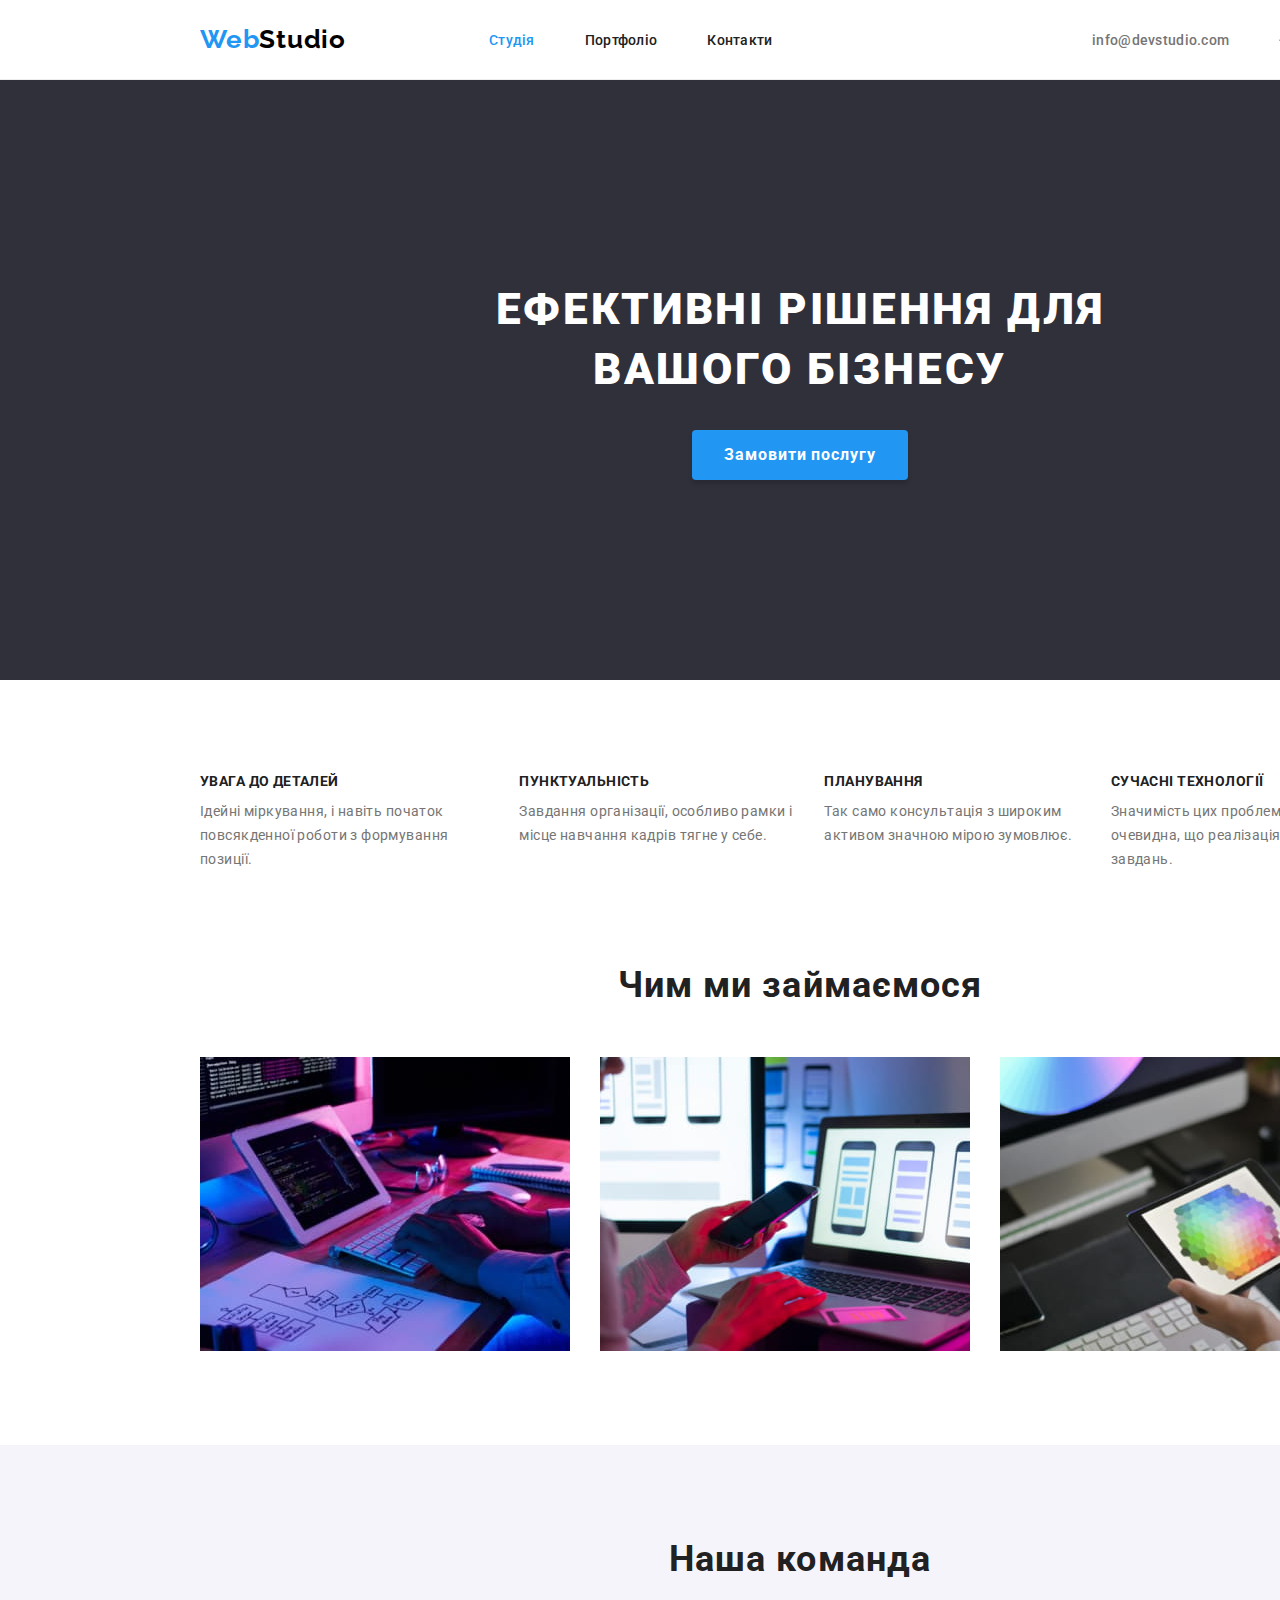
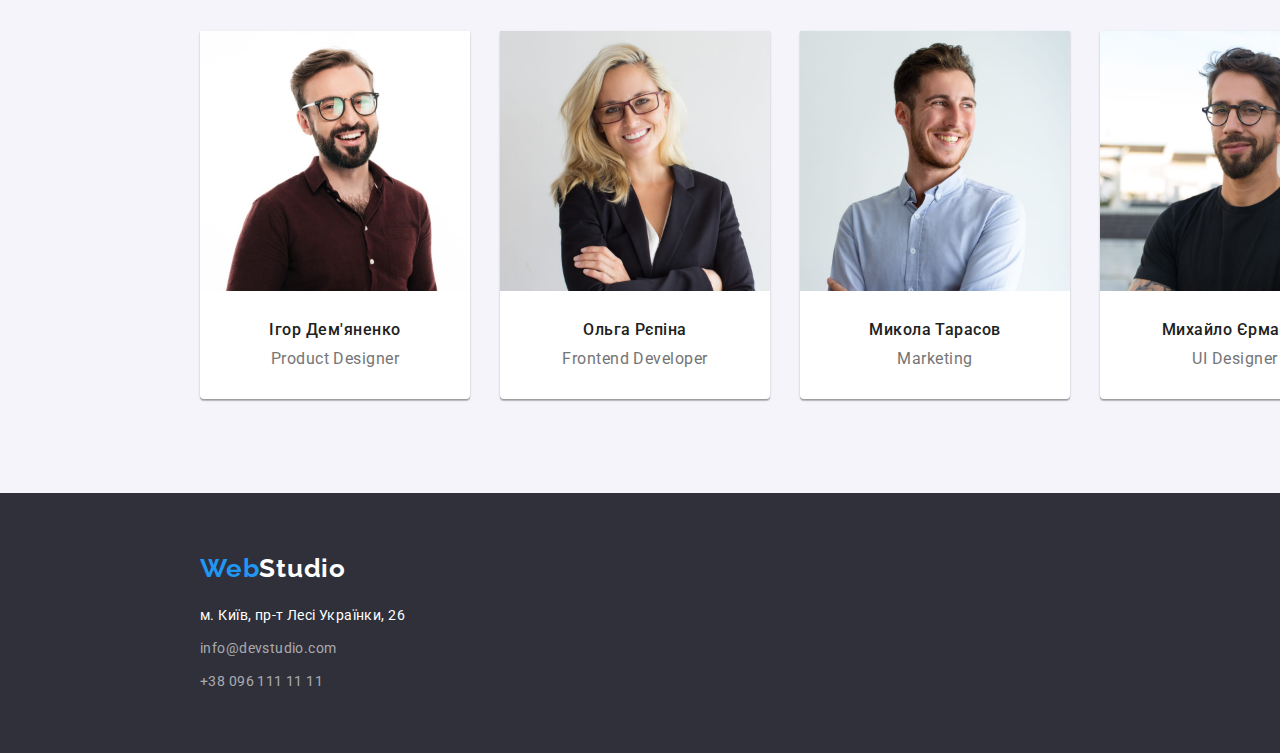
==== index.html @ 2f8f5c54 "Initial commit" ====
<!DOCTYPE html>
<html lang="uk">
  <head>
    <meta charset="UTF-8" />
    <meta http-equiv="X-UA-Compatible" content="IE=edge" />
    <meta name="viewport" content="width=device-width, initial-scale=1.0" />
    <title>Домашне Завдання 2</title>
    <link rel="preconnect" href="https://fonts.googleapis.com" />
    <link rel="preconnect" href="https://fonts.gstatic.com" crossorigin />
    <link
      href="https://fonts.googleapis.com/css2?family=Raleway:wght@700&family=Roboto:wght@400;500;700;900&display=swap"
      rel="stylesheet"
    />
    <link
      rel="stylesheet"
      href="https://cdnjs.cloudflare.com/ajax/libs/modern-normalize/1.1.0/modern-normalize.min.css"
      integrity="sha512-wpPYUAdjBVSE4KJnH1VR1HeZfpl1ub8YT/NKx4PuQ5NmX2tKuGu6U/JRp5y+Y8XG2tV+wKQpNHVUX03MfMFn9Q=="
      crossorigin="anonymous"
      referrerpolicy="no-referrer"
    />
    <link rel="stylesheet" href="./css/styles.css" />
  </head>
  <body>
    <header class="page-header">
      <div class="container header-container">
        <nav class="site-nav">
          <a href="./index.html" class="logo link logo-header"
            ><span class="logo-accent">Web</span>Studio</a
          >

          <ul class="list">
            <li><a href="./index.html" class="nav-item current link">Студія</a></li>
            <li>
              <a href="./portfolio.html" class="nav-item link"
                >Портфоліо</a
              >
            </li>
            <li><a href="#" class="nav-item link">Контакти</a></li>
          </ul>
        </nav>

        <ul class="header-contact list">
          <li>
            <a href="mailto:info@devstudio.com" class="header-mail link"
              >info@devstudio.com</a
            >
          </li>
          <li>
            <a href="tel:380961111111" class="header-tel link"
              >+38 096 111 11 11</a
            >
          </li>
        </ul>
      </div>
    </header>
    <main>
      <section class="hero section">
        <div class="container">
          <h1 class="hero-title">Ефективні рішення для вашого бізнесу</h1>
          <button class="hero-btn">Замовити послугу</button>
        </div>
      </section>
      <section class="features section">
        <div class="container">
          <h2 class="feature-title visually-hidden">Особливості</h2>
          <ul class="feature-list list">
            <li class="feature-list-item">
              <h3 class="feature-item-title">Увага до деталей</h3>
              <p class="feature-item-text">
                Ідейні міркування, і навіть початок повсякденної роботи з
                формування позиції.
              </p>
            </li>
            <li class="feature-list-item">
              <h3 class="feature-item-title">Пунктуальність</h3>
              <p class="feature-item-text">
                Завдання організації, особливо рамки і місце навчання кадрів
                тягне у себе.
              </p>
            </li>
            <li class="feature-list-item">
              <h3 class="feature-item-title">Планування</h3>
              <p class="feature-item-text">
                Так само консультація з широким активом значною мірою зумовлює.
              </p>
            </li>
            <li class="feature-list-item">
              <h3 class="feature-item-title">Сучасні технології</h3>
              <p class="feature-item-text">
                Значимість цих проблем настільки очевидна, що реалізація
                планових завдань.
              </p>
            </li>
          </ul>
        </div>
      </section>
      <section class="work section">
        <div class="container">
          <h2 class="work-title">Чим ми займаємося</h2>
          <ul class="work-list list">
            <li>
              <img
                src="./images/box1.jpg"
                alt="Руки програміста при роботі"
                width="370"
              />
            </li>
            <li>
              <img
                src="./images/box2.jpg"
                alt="Телефон в руці та на екрані ноутбуку"
                width="370"
              />
            </li>
            <li>
              <img
                src="./images/box3.jpg"
                alt="Кольорова палітра на екрані планшету"
                width="370"
              />
            </li>
          </ul>
        </div>
      </section>
      <section class="team section">
        <div class="container">
          <h2 class="team-title">Наша команда</h2>
          <ul class="team-list list">
            <li class="team-item">
              <img
                src="./images/imgteam1.jpg"
                alt="Ігор Дем'яненко"
                width="270"
              />
              <div class="team-info">
                <h3 class="team-item-title">Ігор Дем'яненко</h3>
                <p lang="en" class="team-item-text">Product Designer</p>
              </div>
            </li>
            <li class="team-item">
              <img src="./images/imgteam2.jpg" alt="Ольга Рєпіна" width="270" />
              <div class="team-info">
                <h3 class="team-item-title">Ольга Рєпіна</h3>
                <p lang="en" class="team-item-text">Frontend Developer</p>
              </div>
            </li>
            <li class="team-item">
              <img
                src="./images/imgteam3.jpg"
                alt="Микола Тарасов"
                width="270"
              />
              <div class="team-info">
                <h3 class="team-item-title">Микола Тарасов</h3>
                <p lang="en" class="team-item-text">Marketing</p>
              </div>
            </li>
            <li class="team-item">
              <img
                src="./images/imgteam4.jpg"
                alt="Михайло Єрмаков"
                width="270"
              />
              <div class="team-info">
                <h3 class="team-item-title">Михайло Єрмаков</h3>
                <p lang="en" class="team-item-text">UI Designer</p>
              </div>
            </li>
          </ul>
        </div>
      </section>
    </main>
    <footer class="footer section">
      <div class="container">
        <a href="./index.html" class="logo logo-footer link"
          ><span class="logo-accent">Web</span>Studio</a
        >
        <address class="adress">
          <ul class="adress-list list">
            <li class="adress-item">
              <a
                href="https://goo.gl/maps/c5YDyiYQSBMjpUKTA"
                class="adress-link link"
                >м. Київ, пр-т Лесі Українки, 26</a
              >
            </li>
            <li class="adress-item">
              <a href="mailto:info@devstudio.com" class="footer-mail link"
                >info@devstudio.com</a
              >
            </li>
            <li class="adress-item">
              <a href="tel:380961111111" class="footer-tel link"
                >+38 096 111 11 11</a
              >
            </li>
          </ul>
        </address>
      </div>
    </footer>
  </body>
</html>
---- css/styles.css ----
:root {
    --title-text-color: #212121;
    --text-color: #757575;
    --accent-color: #2196F3;
    --aktive-accent-color: #188CE8;
    --black-color: #000000;
    --light-background-color: #F5F4FA;
    --dark-background-color: #2F303A;
    --white-color: #FFFFFF;
    --footer-contact-color: rgba(255, 255, 255, 0.6);
}

p,
h1,
h2,
h3,
h4,
h5,
h6,
li {
    margin: 0;
}

ul {
    padding-left: 0;
    margin: 0;
}

img {
    display: block;
}

body {
    font-family: 'Roboto', sans-serif;
    color: var(--text-color);
    background: var(--white-color);
    width: 1600px;
    margin: 0 auto;

}

.container {
    width: 1200px;
    margin: 0 auto;
    padding: 0 15px;

}

.list {
    list-style: none;
}

.link {
    text-decoration: none;
}

.section {
    margin: 0;
    padding-top: 94px;
    padding-bottom: 94px;

}

/* ------------header-------------- */
.page-header {

    border-bottom: 1px solid #ECECEC;
    align-items: center;
}

.header-mail:hover,
.header-tel:hover {
    color: var(--accent-color);
}

.header-mail:focus,
.header-tel:focus {
    color: var(--accent-color);
}

.logo {
    font-family: 'Raleway', sans-serif;
    font-style: normal;
    font-weight: 700;
    font-size: 26px;
    line-height: 1.19;

    letter-spacing: 0.03em;
}

.header-container {

    display: flex;
    justify-content: space-between;
    align-items: center;
}

.logo-header {
    color: var(--black-color);
    justify-content: flex-start;
    padding: 24px 0;
    margin-right: 93px;
}

.logo-accent {
    color: var(--accent-color);
}

.site-nav, .site-nav ul 
{
    gap: 50px;
    display: flex;
    justify-content: flex-start;
    align-items: center;
}


.header-contact {
    display: flex;
    gap: 50px;
    justify-content: flex-end;
}

.nav-item {
    font-weight: 500;
    font-size: 14px;
    line-height: 1.14;
    letter-spacing: 0.02em;
    color: var(--title-text-color);
    padding: 32px 0;
}

.nav-item:hover {
    color: var(--accent-color);
}

.current {
    font-weight: 500;
    font-size: 14px;
    line-height: 1.14;
    letter-spacing: 0.02em;
    color: var(--accent-color);
}

.header-mail,
.header-tel {
    font-weight: 500;
    font-size: 14px;
    line-height: 1.14;
    letter-spacing: 0.02em;
    color: var(--text-color);
    padding: 32px 0;
}

/* ------Studio--------------сторінка студія ---------------- */
/* ---------Hero---------- */
.hero {
    background-color: var(--dark-background-color);
    padding-top: 200px;
    padding-bottom: 200px;
    text-align: center;
}

.hero-title {
    font-weight: 900;
    font-size: 44px;
    line-height: 1.36;
    text-align: center;
    letter-spacing: 0.06em;
    text-transform: uppercase;
    color: var(--white-color);
    width: 696px;
    margin: 0 auto;
    margin-bottom: 30px;
}

.hero-btn {
    font-family: inherit;
    font-style: normal;
    font-weight: 700;
    font-size: 16px;
    line-height: 1.88;
    letter-spacing: 0.06em;
    color: var(--white-color);
    cursor: pointer;
    text-align: center;
    background-color: var(--accent-color);
    box-shadow: 0px 4px 4px rgba(0, 0, 0, 0.15);
    border-radius: 4px;
    border: transparent;
    min-width: 216px;
    padding: 10px 32px;
}

.hero-btn:hover,
.hero-btn:focus {
    background-color: var(--aktive-accent-color);
}

/* ---------Features -- Особливості------ */
.features {}

.visually-hidden {
    position: absolute;
    width: 1px;
    height: 1px;
    margin: -1px;
    border: 0;
    padding: 0;
    white-space: nowrap;
    clip-path: inset(100%);
    clip: rect(0 0 0 0);
    overflow: hidden;
}

.feature-list {
    display: flex;
    gap: 30px;
}

.feature-list-item {
    width: calc((100%-90)/4);

}

.feature-list-item:nth-child(4n) {
    margin: 0;
}

.feature-item-title {
    font-weight: 700;
    font-size: 14px;
    line-height: 1.14;
    letter-spacing: 0.03em;
    text-transform: uppercase;
    color: var(--title-text-color);
    margin-bottom: 10px;

}

.feature-item-text {
    font-size: 14px;
    line-height: 1.71;
    letter-spacing: 0.03em;
}

/* ------------------Work ---Чим ми займаємося---------- */
.work {
    padding-top: 0;
}

.work-title {
    font-weight: 700;
    font-size: 36px;
    line-height: 1.16;
    text-align: center;
    letter-spacing: 0.03em;
    color: var(--title-text-color);
    margin-bottom: 50px;
}

.work-list {
    display: flex;
    gap: 30px;
}

/* ----------------team---Наша команда----------  */

.team {
    background: var(--light-background-color);
}

.team-list {
    display: flex;
    gap: 30px;
}

.team-item {
    background-color: var(--white-color);
    box-shadow: 0px 1px 3px rgba(0, 0, 0, 0.12), 0px 1px 1px rgba(0, 0, 0, 0.14), 0px 2px 1px rgba(0, 0, 0, 0.2);
    border-radius: 0px 0px 4px 4px;
}

.team-title {
    font-weight: 700;
    font-size: 36px;
    line-height: 1.16;
    text-align: center;
    letter-spacing: 0.03em;
    color: var(--title-text-color);
    margin-bottom: 50px;

}

.team-info {
    padding-top: 30px;
    padding-bottom: 30px;
}


.team-item-title {
    font-weight: 500;
    font-size: 16px;
    line-height: 1.18;
    text-align: center;
    letter-spacing: 0.03em;
    color: var(--title-text-color);
    margin-bottom: 10px;
}

.team-item-text {
    font-size: 16px;
    line-height: 1.18;
    text-align: center;
    letter-spacing: 0.03em;

}

/* ------foooter--------------- */
.footer {
    background: var(--dark-background-color);
    padding-top: 60px;
    padding-bottom: 60px;
}

.logo-footer {
    color: var(--white-color);

}

.logo-accent {
    color: var(--accent-color);

}

.adress {
    margin-top: 20px;
}

.adress-item:not(:last-child) {
    margin-bottom: 9px;
}

.adress-link {
    font-style: normal;
    font-size: 14px;
    line-height: 1.71;
    letter-spacing: 0.03em;
    color: var(--white-color);
}

.footer-mail,
.footer-tel {
    font-style: normal;
    font-size: 14px;
    line-height: 1.71;
    letter-spacing: 0.03em;
    color: var(--footer-contact-color)
}

.adress-link:hover,
.footer-mail:hover,
.footer-tel:hover {
    color: var(--accent-color);
}

.adress-link:focus,
.footer-mail:focus,
.footer-tel:focus {
    color: var(--accent-color);
}

/*------------page portfolio-- сторінка портфоліо-------------- */

.portfolio {
    padding-top: 94px;
    padding-bottom: 94px;
}

.btn-list {
    display: flex;
    gap: 8px;
    align-self: center;
    margin: 0 auto;
    margin-bottom: 50px;
    justify-content: center;
}

.btn-item {
    font-family: inherit;
    font-style: normal;
    font-weight: 500;
    font-size: 16px;
    line-height: 1.62;
    text-align: center;
    letter-spacing: 0.03em;
    color: var(--title-text-color);

    background-color: var(--light-background-color);
    border-radius: 4px;
    border-color: transparent;
    cursor: pointer;
    padding: 6px 22px;
}

.btn-item:hover,
.btn-item:focus {
    color: var(--white-color);
    background-color: var(--accent-color);
    box-shadow: 0px 3px 1px rgba(0, 0, 0, 0.1), 0px 1px 2px rgba(0, 0, 0, 0.08), 0px 2px 2px rgba(0, 0, 0, 0.12);
    border-radius: 4px;
}


.portfolio-list {
    display: flex;
    flex-wrap: wrap;
    gap: 30px;
    justify-content: flex-start;
    align-items: stretch;
}

.portfolio-item {
    background-color: var(--white-color);
}



.item-text {
    padding: 20px 24px;
    border-bottom: 1px solid #EEEEEE;
    border-left: 1px solid #EEEEEE;
    border-right: 1px solid #EEEEEE;
}



.portfolio-title {
    font-weight: 700;
    font-size: 18px;
    line-height: 2;
    letter-spacing: 0.06em;
    color: var(--title-text-color);
    margin-bottom: 4px;
}

.portfolio-text {
    font-size: 16px;
    line-height: 1.88;
    letter-spacing: 0.03em;
    color: var(--text-color);
}
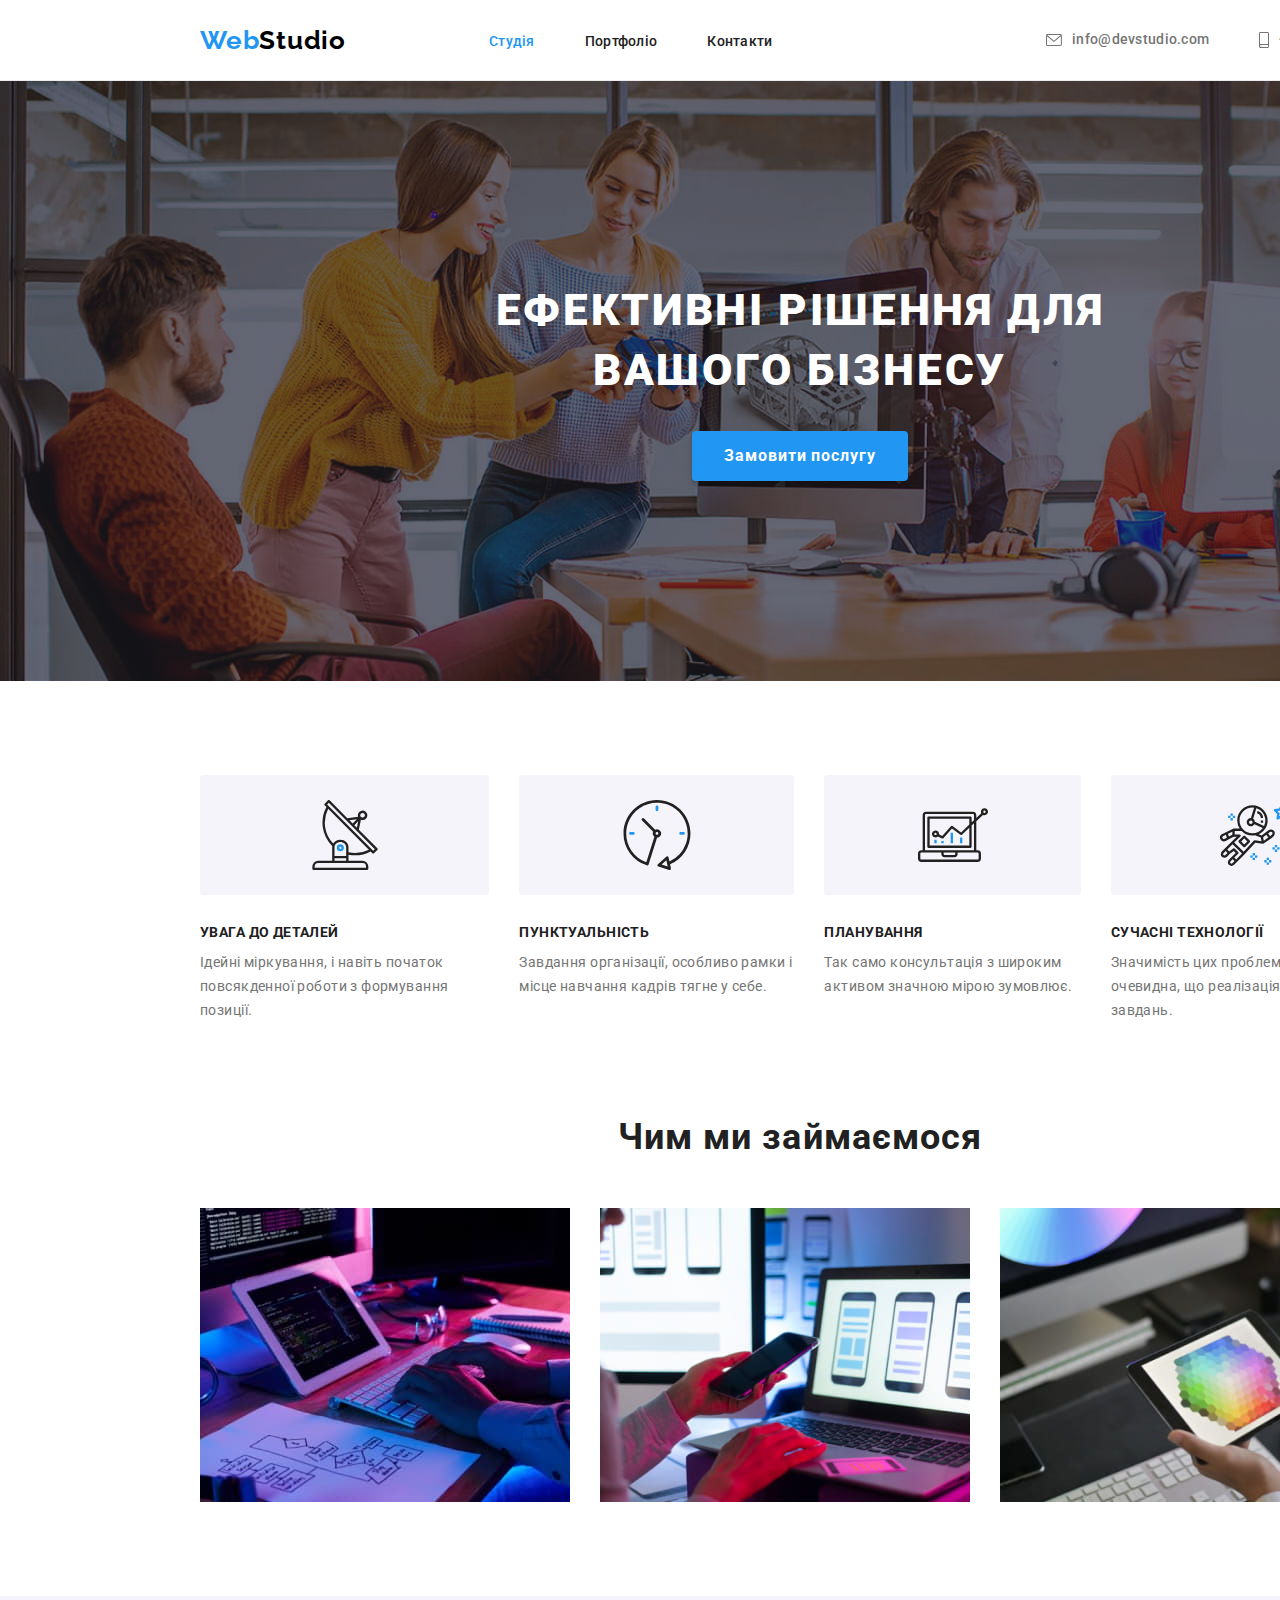
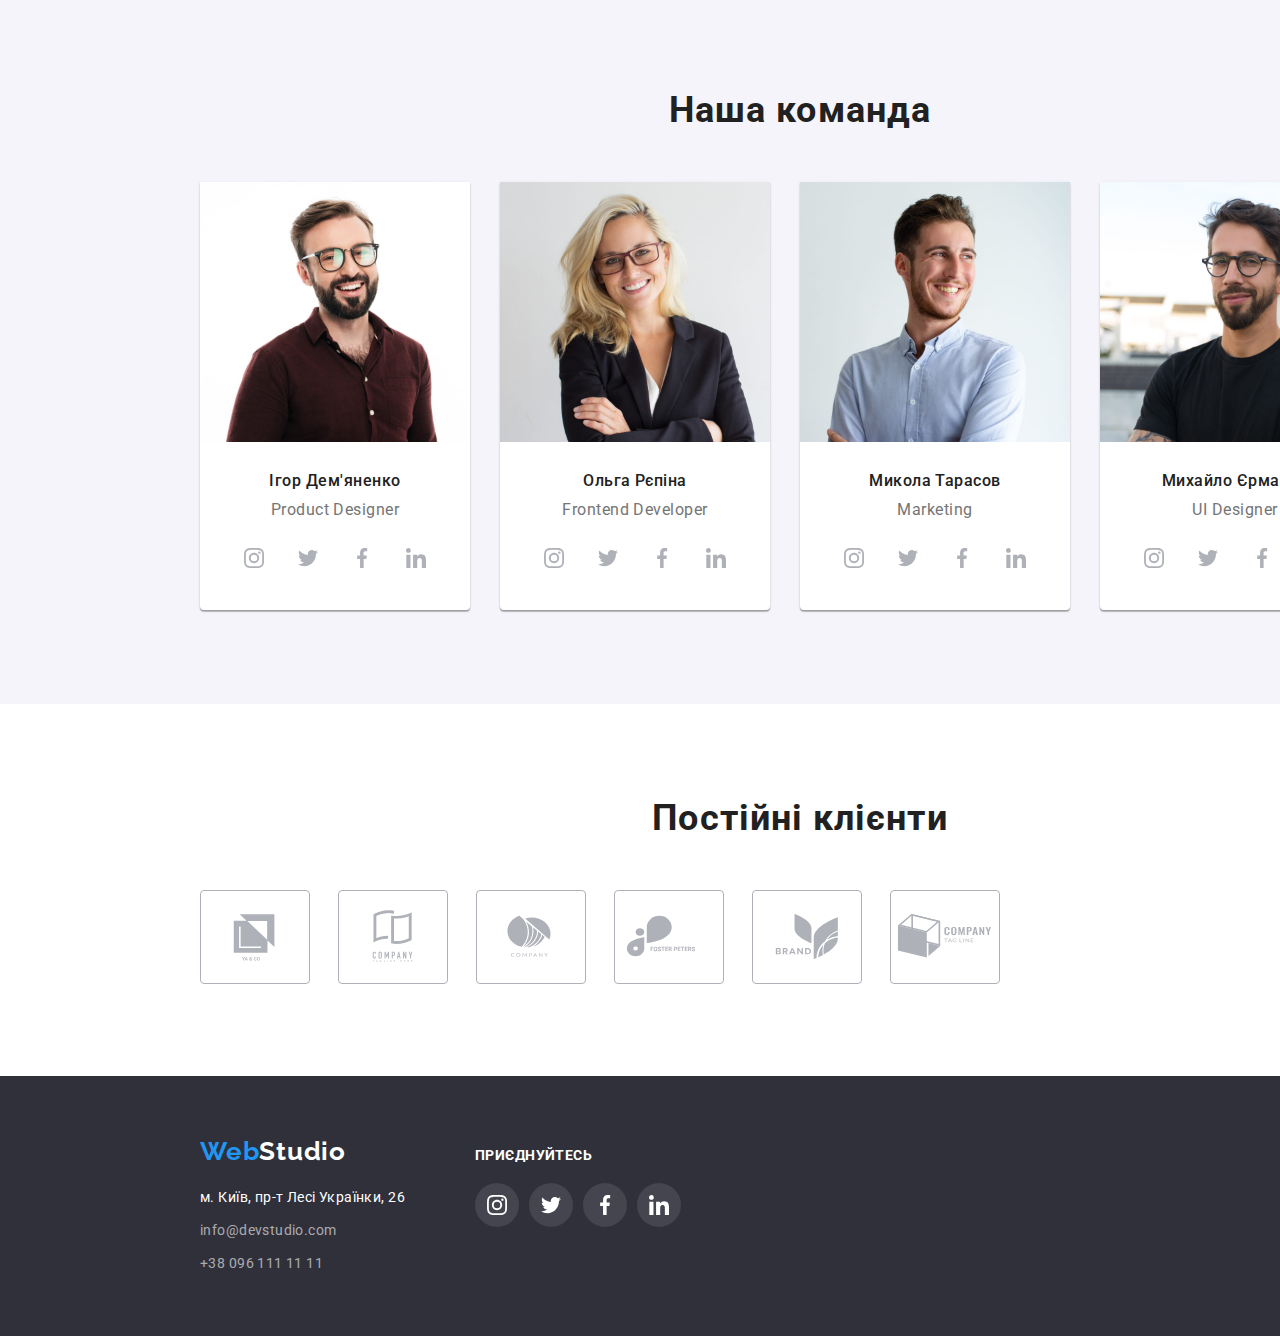
==== commit c0ee9dec: "svg" ====
--- a/index.html
+++ b/index.html
@@ -21,50 +21,62 @@
     <link rel="stylesheet" href="./css/styles.css" />
   </head>
   <body>
+    <!---------------------------------HEADER---------------------->
     <header class="page-header">
       <div class="container header-container">
         <nav class="site-nav">
           <a href="./index.html" class="logo link logo-header"
             ><span class="logo-accent">Web</span>Studio</a
           >
-
           <ul class="list">
-            <li><a href="./index.html" class="nav-item current link">Студія</a></li>
             <li>
-              <a href="./portfolio.html" class="nav-item link"
-                >Портфоліо</a
-              >
+              <a href="./index.html" class="nav-item current link">Студія</a>
+            </li>
+            <li>
+              <a href="./portfolio.html" class="nav-item link">Портфоліо</a>
             </li>
             <li><a href="#" class="nav-item link">Контакти</a></li>
           </ul>
         </nav>
-
         <ul class="header-contact list">
           <li>
-            <a href="mailto:info@devstudio.com" class="header-mail link"
-              >info@devstudio.com</a
-            >
+            <a href="mailto:info@devstudio.com" class="header-mail link">
+              <svg class="header-icon mail-icon" width="16" height="12">
+                <use href="./images/icon.svg#icon-envelope"></use>
+              </svg>
+              info@devstudio.com
+            </a>
           </li>
           <li>
-            <a href="tel:380961111111" class="header-tel link"
-              >+38 096 111 11 11</a
-            >
+            <a href="tel:380961111111" class="header-tel link">
+              <svg class="header-icon tel-icon" width="10" height="16">
+                <use href="./images/icon.svg#icon-smartphone"></use>
+              </svg>
+              +38 096 111 11 11
+            </a>
           </li>
         </ul>
       </div>
     </header>
     <main>
+      <!--------------------------------HERO----------------------->
       <section class="hero section">
         <div class="container">
           <h1 class="hero-title">Ефективні рішення для вашого бізнесу</h1>
           <button class="hero-btn">Замовити послугу</button>
         </div>
       </section>
+      <!-------------------------FEATURE------------------->
       <section class="features section">
         <div class="container">
           <h2 class="feature-title visually-hidden">Особливості</h2>
           <ul class="feature-list list">
             <li class="feature-list-item">
+              <div class="feature-icon-box">
+                <svg class="feature-icon" width="70" height="70">
+                  <use href="./images/icon.svg#icon-antenna-1"></use>
+                </svg>
+              </div>
               <h3 class="feature-item-title">Увага до деталей</h3>
               <p class="feature-item-text">
                 Ідейні міркування, і навіть початок повсякденної роботи з
@@ -72,6 +84,11 @@
               </p>
             </li>
             <li class="feature-list-item">
+              <div class="feature-icon-box">
+                <svg class="feature-icon" width="70" height="70">
+                  <use href="./images/icon.svg#icon-clock-1"></use>
+                </svg>
+              </div>
               <h3 class="feature-item-title">Пунктуальність</h3>
               <p class="feature-item-text">
                 Завдання організації, особливо рамки і місце навчання кадрів
@@ -79,12 +96,22 @@
               </p>
             </li>
             <li class="feature-list-item">
+              <div class="feature-icon-box">
+                <svg class="feature-icon" width="70" height="70">
+                  <use href="./images/icon.svg#icon-diagram-1"></use>
+                </svg>
+              </div>
               <h3 class="feature-item-title">Планування</h3>
               <p class="feature-item-text">
                 Так само консультація з широким активом значною мірою зумовлює.
               </p>
             </li>
             <li class="feature-list-item">
+              <div class="feature-icon-box">
+                <svg class="feature-icon" width="70" height="70">
+                  <use href="./images/icon.svg#icon-astronaut-1"></use>
+                </svg>
+              </div>
               <h3 class="feature-item-title">Сучасні технології</h3>
               <p class="feature-item-text">
                 Значимість цих проблем настільки очевидна, що реалізація
@@ -94,6 +121,7 @@
           </ul>
         </div>
       </section>
+      <!--------------------------WORK-------------------------------->
       <section class="work section">
         <div class="container">
           <h2 class="work-title">Чим ми займаємося</h2>
@@ -122,6 +150,7 @@
           </ul>
         </div>
       </section>
+      <!-----------------TEAM---------------------------------->
       <section class="team section">
         <div class="container">
           <h2 class="team-title">Наша команда</h2>
@@ -135,6 +164,36 @@
               <div class="team-info">
                 <h3 class="team-item-title">Ігор Дем'яненко</h3>
                 <p lang="en" class="team-item-text">Product Designer</p>
+                <ul class="team-soc-list list">
+                  <li class="team-soc-item">
+                    <a href="" class="team-soc-link link">
+                      <svg class="team-soc-icon" width="20" height="20">
+                        <use href="./images/icon.svg#icon-instagram-2"></use>
+                      </svg>
+                    </a>
+                  </li>
+                  <li class="team-soc-item">
+                    <a href="" class="team-soc-link link">
+                      <svg class="team-soc-icon" width="20" height="20">
+                        <use href="./images/icon.svg#icon-twitter-1"></use>
+                      </svg>
+                    </a>
+                  </li>
+                  <li class="team-soc-item">
+                    <a href="" class="team-soc-link link">
+                      <svg class="team-soc-icon" width="20" height="20">
+                        <use href="./images/icon.svg#icon-facebook-1"></use>
+                      </svg>
+                    </a>
+                  </li>
+                  <li class="team-soc-item">
+                    <a href="" class="team-soc-link link">
+                      <svg class="team-soc-icon" width="20" height="20">
+                        <use href="./images/icon.svg#icon-linkedin-1"></use>
+                      </svg>
+                    </a>
+                  </li>
+                </ul>
               </div>
             </li>
             <li class="team-item">
@@ -142,6 +201,36 @@
               <div class="team-info">
                 <h3 class="team-item-title">Ольга Рєпіна</h3>
                 <p lang="en" class="team-item-text">Frontend Developer</p>
+                <ul class="team-soc-list list">
+                  <li class="team-soc-item">
+                    <a href="" class="team-soc-link link">
+                      <svg class="team-soc-icon" width="20" height="20">
+                        <use href="./images/icon.svg#icon-instagram-2"></use>
+                      </svg>
+                    </a>
+                  </li>
+                  <li class="team-soc-item">
+                    <a href="" class="team-soc-link link">
+                      <svg class="team-soc-icon" width="20" height="20">
+                        <use href="./images/icon.svg#icon-twitter-1"></use>
+                      </svg>
+                    </a>
+                  </li>
+                  <li class="team-soc-item">
+                    <a href="" class="team-soc-link link">
+                      <svg class="team-soc-icon" width="20" height="20">
+                        <use href="./images/icon.svg#icon-facebook-1"></use>
+                      </svg>
+                    </a>
+                  </li>
+                  <li class="team-soc-item">
+                    <a href="" class="team-soc-link link">
+                      <svg class="team-soc-icon" width="20" height="20">
+                        <use href="./images/icon.svg#icon-linkedin-1"></use>
+                      </svg>
+                    </a>
+                  </li>
+                </ul>
               </div>
             </li>
             <li class="team-item">
@@ -153,6 +242,36 @@
               <div class="team-info">
                 <h3 class="team-item-title">Микола Тарасов</h3>
                 <p lang="en" class="team-item-text">Marketing</p>
+                <ul class="team-soc-list list">
+                  <li class="team-soc-item">
+                    <a href="" class="team-soc-link link">
+                      <svg class="team-soc-icon" width="20" height="20">
+                        <use href="./images/icon.svg#icon-instagram-2"></use>
+                      </svg>
+                    </a>
+                  </li>
+                  <li class="team-soc-item">
+                    <a href="" class="team-soc-link link">
+                      <svg class="team-soc-icon" width="20" height="20">
+                        <use href="./images/icon.svg#icon-twitter-1"></use>
+                      </svg>
+                    </a>
+                  </li>
+                  <li class="team-soc-item">
+                    <a href="" class="team-soc-link link">
+                      <svg class="team-soc-icon" width="20" height="20">
+                        <use href="./images/icon.svg#icon-facebook-1"></use>
+                      </svg>
+                    </a>
+                  </li>
+                  <li class="team-soc-item">
+                    <a href="" class="team-soc-link link">
+                      <svg class="team-soc-icon" width="20" height="20">
+                        <use href="./images/icon.svg#icon-linkedin-1"></use>
+                      </svg>
+                    </a>
+                  </li>
+                </ul>
               </div>
             </li>
             <li class="team-item">
@@ -164,38 +283,154 @@
               <div class="team-info">
                 <h3 class="team-item-title">Михайло Єрмаков</h3>
                 <p lang="en" class="team-item-text">UI Designer</p>
-              </div>
+                <ul class="team-soc-list list">
+                  <li class="team-soc-item">
+                    <a href="" class="team-soc-link link">
+                      <svg class="team-soc-icon" width="20" height="20">
+                        <use href="./images/icon.svg#icon-instagram-2"></use>
+                      </svg>
+                    </a>
+                  </li>
+                  <li class="team-soc-item">
+                    <a href="" class="team-soc-link link">
+                      <svg class="team-soc-icon" width="20" height="20">
+                        <use href="./images/icon.svg#icon-twitter-1"></use>
+                      </svg>
+                    </a>
+                  </li>
+                  <li class="team-soc-item">
+                    <a href="" class="team-soc-link link">
+                      <svg class="team-soc-icon" width="20" height="20">
+                        <use href="./images/icon.svg#icon-facebook-1"></use>
+                      </svg>
+                    </a>
+                  </li>
+                  <li class="team-soc-item">
+                    <a href="" class="team-soc-link link">
+                      <svg class="team-soc-icon" width="20" height="20">
+                        <use href="./images/icon.svg#icon-linkedin-1"></use>
+                      </svg>
+                    </a>
+                  </li>
+                </ul>
+              </div>
+            </li>
+          </ul>
+        </div>
+      </section>
+      <!-----------------------CLIENT-------------------------------->
+      <section class="clients section">
+        <div class="container">
+          <h2 class="client-title">Постійні клієнти</h2>
+          <ul class="client-list list">
+            <li class="client-item">
+              <a href="" class="client-link link">
+                <svg class="client-icon" width="106" height="60">
+                  <use href="./images/icon.svg#icon-Logo1"></use>
+                </svg>
+              </a>
+            </li>
+            <li class="client-item">
+              <a href="" class="client-link link">
+                <svg class="client-icon" width="106" height="60">
+                  <use href="./images/icon.svg#icon-Logo2"></use>
+                </svg>
+              </a>
+            </li>
+            <li class="client-item">
+              <a href="" class="client-link link"
+                ><svg class="client-icon" width="106" height="60">
+                  <use href="./images/icon.svg#icon-Logo3"></use>
+                </svg>
+              </a>
+            </li>
+            <li class="client-item">
+              <a href="" class="client-link link"
+                ><svg class="client-icon" width="106" height="60">
+                  <use href="./images/icon.svg#icon-Logo4"></use>
+                </svg>
+              </a>
+            </li>
+            <li class="client-item">
+              <a href="" class="client-link link"
+                ><svg class="client-icon" width="106" height="60">
+                  <use href="./images/icon.svg#icon-Logo5"></use>
+                </svg>
+              </a>
+            </li>
+            <li class="client-item">
+              <a href="" class="client-link link"
+                ><svg class="client-icon" width="106" height="60">
+                  <use href="./images/icon.svg#icon-Logo6"></use>
+                </svg>
+              </a>
             </li>
           </ul>
         </div>
       </section>
     </main>
+    <!----------------------------FOOTER------------------------------>
     <footer class="footer section">
-      <div class="container">
-        <a href="./index.html" class="logo logo-footer link"
-          ><span class="logo-accent">Web</span>Studio</a
-        >
-        <address class="adress">
-          <ul class="adress-list list">
-            <li class="adress-item">
-              <a
-                href="https://goo.gl/maps/c5YDyiYQSBMjpUKTA"
-                class="adress-link link"
-                >м. Київ, пр-т Лесі Українки, 26</a
-              >
-            </li>
-            <li class="adress-item">
-              <a href="mailto:info@devstudio.com" class="footer-mail link"
-                >info@devstudio.com</a
-              >
-            </li>
-            <li class="adress-item">
-              <a href="tel:380961111111" class="footer-tel link"
-                >+38 096 111 11 11</a
-              >
-            </li>
-          </ul>
-        </address>
+      <div class="container footer-wrap">
+        <div>
+          <a href="./index.html" class="logo logo-footer link"
+            ><span class="logo-accent">Web</span>Studio</a
+          >
+          <address class="adress">
+            <ul class="adress-list list">
+              <li class="adress-item">
+                <a
+                  href="https://goo.gl/maps/c5YDyiYQSBMjpUKTA"
+                  class="adress-link link"
+                  >м. Київ, пр-т Лесі Українки, 26</a
+                >
+              </li>
+              <li class="adress-item">
+                <a href="mailto:info@devstudio.com" class="footer-mail link"
+                  >info@devstudio.com</a
+                >
+              </li>
+              <li class="adress-item">
+                <a href="tel:380961111111" class="footer-tel link"
+                  >+38 096 111 11 11</a
+                >
+              </li>
+            </ul>
+          </address>
+        </div>
+        <div class="footer-soc">
+          <h3 class="footer-soc-tile">приєднуйтесь</h3>
+          <ul class="footer-soc-list list">
+            <li class="footer-soc-item">
+              <a href="" class="footer-soc-link link">
+                <svg class="footer-soc-icon" width="20" height="20">
+                  <use href="./images/icon.svg#icon-instagram-2"></use>
+                </svg>
+              </a>
+            </li>
+            <li class="footer-soc-item">
+              <a href="" class="footer-soc-link link">
+                <svg class="footer-soc-icon" width="20" height="20">
+                  <use href="./images/icon.svg#icon-twitter-1"></use>
+                </svg>
+              </a>
+            </li>
+            <li class="footer-soc-item">
+              <a href="" class="footer-soc-link link">
+                <svg class="footer-soc-icon" width="20" height="20">
+                  <use href="./images/icon.svg#icon-facebook-1"></use>
+                </svg>
+              </a>
+            </li>
+            <li class="footer-soc-item">
+              <a href="" class="footer-soc-link link">
+                <svg class="footer-soc-icon" width="20" height="20">
+                  <use href="./images/icon.svg#icon-linkedin-1"></use>
+                </svg>
+              </a>
+            </li>
+          </ul>
+        </div>
       </div>
     </footer>
   </body>
--- a/css/styles.css
+++ b/css/styles.css
@@ -8,6 +8,7 @@
     --dark-background-color: #2F303A;
     --white-color: #FFFFFF;
     --footer-contact-color: rgba(255, 255, 255, 0.6);
+    --icon-color: #AFB1B8;
 }
 
 p,
@@ -68,14 +69,25 @@
     align-items: center;
 }
 
+.header-mail,
+.header-tel {
+    fill: var(--text-color);
+    display: flex;
+    justify-content: center;
+    align-items: center;
+    gap: 10px;
+}
+
 .header-mail:hover,
 .header-tel:hover {
     color: var(--accent-color);
+    fill: var(--accent-color);
 }
 
 .header-mail:focus,
 .header-tel:focus {
     color: var(--accent-color);
+    fill: var(--accent-color);
 }
 
 .logo {
@@ -106,8 +118,8 @@
     color: var(--accent-color);
 }
 
-.site-nav, .site-nav ul 
-{
+.site-nav,
+.site-nav ul {
     gap: 50px;
     display: flex;
     justify-content: flex-start;
@@ -130,7 +142,8 @@
     padding: 32px 0;
 }
 
-.nav-item:hover {
+.nav-item:hover,
+.nav-item:focus {
     color: var(--accent-color);
 }
 
@@ -156,6 +169,9 @@
 /* ---------Hero---------- */
 .hero {
     background-color: var(--dark-background-color);
+    background-image: linear-gradient(rgba(47, 48, 58, 0.4), rgba(47, 48, 58, 0.4)), url(../images/Img.jpg);
+    background-repeat: no-repeat;
+    background-position: center;
     padding-top: 200px;
     padding-bottom: 200px;
     text-align: center;
@@ -199,6 +215,18 @@
 
 /* ---------Features -- Особливості------ */
 .features {}
+
+.feature-icon-box {
+    background: #F5F4FA;
+    border-radius: 4px;
+    display: flex;
+    justify-content: center;
+    align-items: center;
+    padding-top: 25px;
+    padding-bottom: 25px;
+    margin-bottom: 30px;
+}
+
 
 .visually-hidden {
     position: absolute;
@@ -225,6 +253,7 @@
 
 .feature-list-item:nth-child(4n) {
     margin: 0;
+
 }
 
 .feature-item-title {
@@ -313,7 +342,76 @@
     line-height: 1.18;
     text-align: center;
     letter-spacing: 0.03em;
-
+    margin-bottom: 16px;
+
+}
+
+.team-soc-list {
+    display: flex;
+    gap: 10px;
+    justify-content: center;
+}
+
+.team-soc-item {
+    width: 44px;
+    height: 44px;
+    background-color: #FFFFFF;
+
+}
+
+.team-soc-link {
+    width: 100%;
+    height: 100%;
+    border-radius: 50%;
+    display: flex;
+    justify-content: center;
+    align-items: center;
+    fill: var(--icon-color);
+}
+
+.team-soc-link:hover,
+.team-soc-link:focus {
+    background-color: var(--accent-color);
+    fill: #FFFFFF;
+}
+
+/* -----------------client------------------- */
+
+.client-title {
+    font-weight: 700;
+    font-size: 36px;
+    line-height: 1.16;
+    text-align: center;
+    letter-spacing: 0.03em;
+    color: var(--title-text-color);
+    margin-bottom: 50px;
+}
+
+.client-list {
+    display: flex;
+    gap: 30px;
+
+}
+
+.client-item {
+    width: calc((100%-150px)/6);
+    height: 92px;
+}
+
+.client-link {
+    width: 100%;
+    height: 100%;
+    border: 1px solid var(--icon-color);
+    border-radius: 4px;
+    display: flex;
+    justify-content: center;
+    align-items: center;
+    fill: var(--icon-color);
+}
+
+.client-link:hover {
+    border: 1px solid var(--accent-color);
+    fill: var(--accent-color);
 }
 
 /* ------foooter--------------- */
@@ -369,6 +467,51 @@
 .footer-tel:focus {
     color: var(--accent-color);
 }
+
+.footer-wrap {
+    display: flex;
+    gap: 70px;
+    align-items: baseline;
+}
+
+.footer-soc-tile {
+    font-weight: 700;
+    font-size: 14px;
+    line-height: 16px;
+    letter-spacing: 0.03em;
+    text-transform: uppercase;
+    color: #FFFFFF;
+    margin-bottom: 20px;
+}
+
+.footer-soc-list {
+    display: flex;
+    gap: 10px;
+    align-items: center;
+    justify-content: center;
+}
+
+.footer-soc-item {
+    width: 44px;
+    height: 44px;
+}
+
+.footer-soc-link {
+    width: 100%;
+    height: 100%;
+    background-color: rgba(255, 255, 255, 0.1);
+    border-radius: 50%;
+    display: flex;
+    align-items: center;
+    justify-content: center;
+    fill: #FFFFFF;
+}
+
+.footer-soc-link:hover,
+.footer-soc-link:focus {
+    background-color: var(--accent-color);
+}
+
 
 /*------------page portfolio-- сторінка портфоліо-------------- */
 
@@ -449,4 +592,12 @@
     line-height: 1.88;
     letter-spacing: 0.03em;
     color: var(--text-color);
+}
+
+.portfolio-link {
+    display: block;
+}
+
+.portfolio-link:hover,.portfolio-link:focus {
+    box-shadow: 0px 1px 1px rgba(0, 0, 0, 0.12), 0px 4px 4px rgba(0, 0, 0, 0.06), 1px 4px 6px rgba(0, 0, 0, 0.16);
 }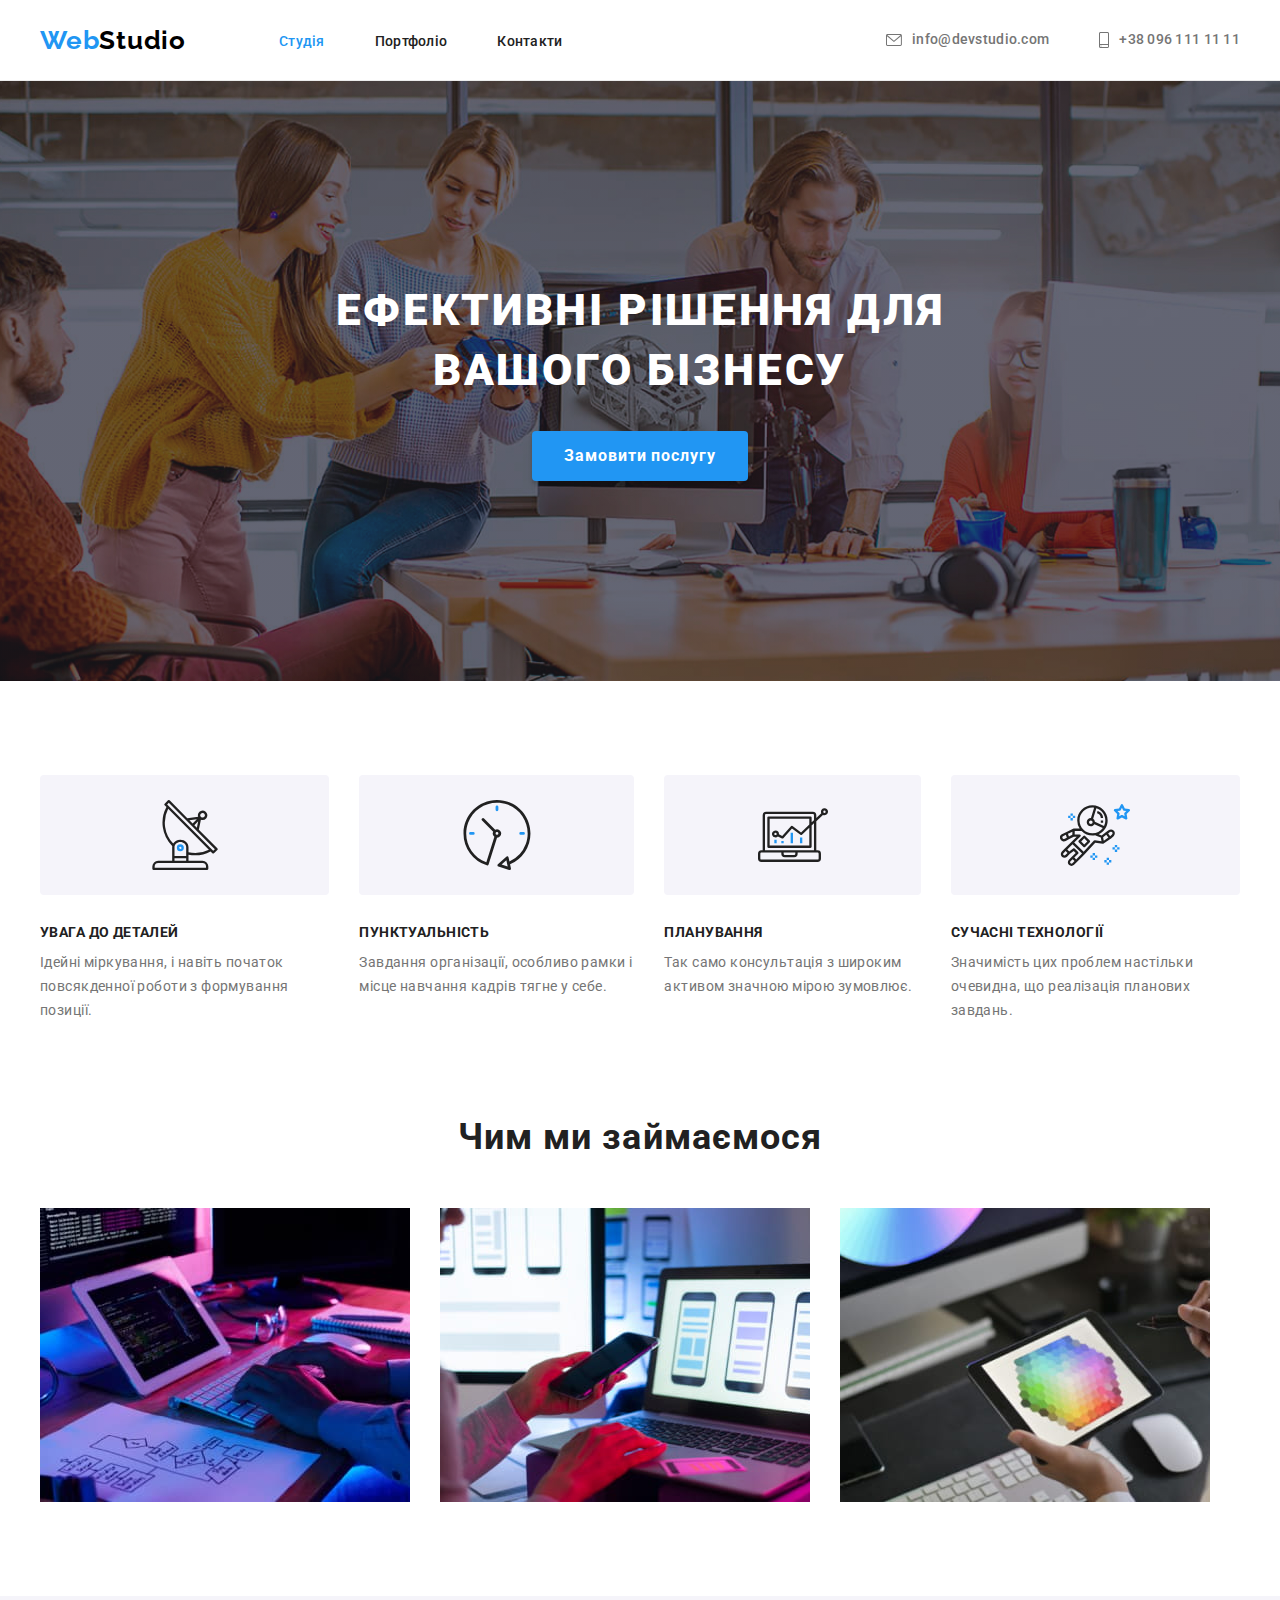
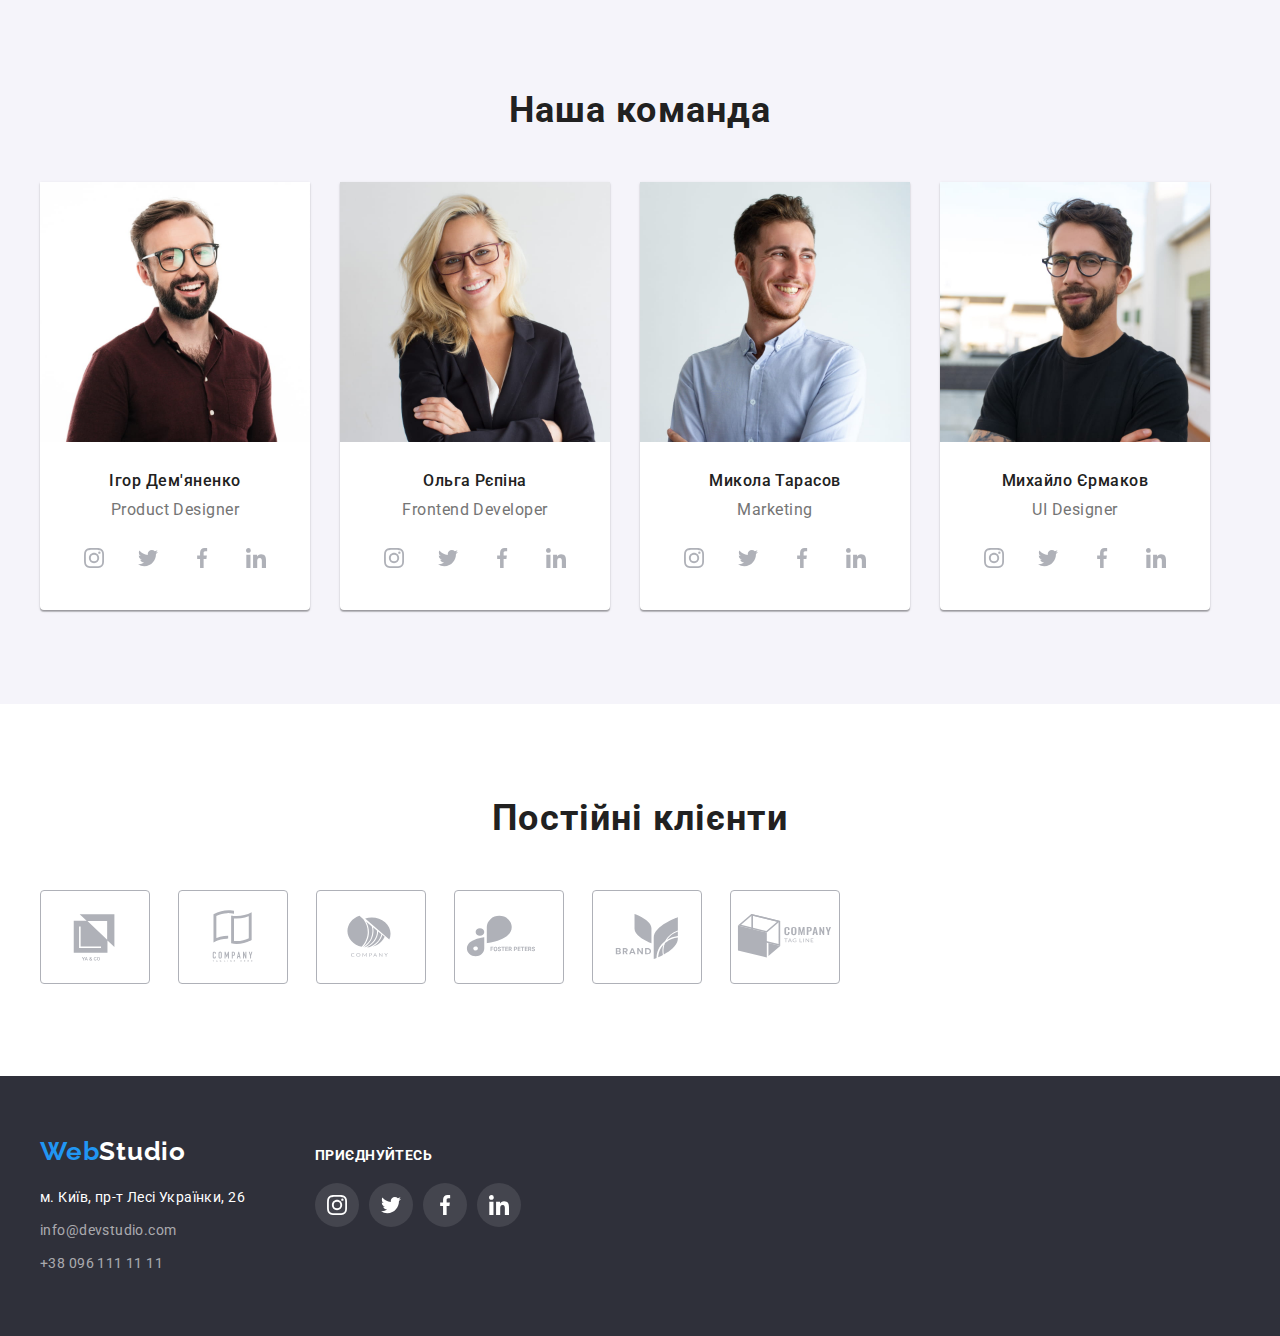
==== commit 22f6c97e: "debug hw04" ====
--- a/index.html
+++ b/index.html
@@ -28,7 +28,7 @@
           <a href="./index.html" class="logo link logo-header"
             ><span class="logo-accent">Web</span>Studio</a
           >
-          <ul class="list">
+          <ul class="site-nav-list list">
             <li>
               <a href="./index.html" class="nav-item current link">Студія</a>
             </li>
--- a/css/styles.css
+++ b/css/styles.css
@@ -35,7 +35,6 @@
     font-family: 'Roboto', sans-serif;
     color: var(--text-color);
     background: var(--white-color);
-    width: 1600px;
     margin: 0 auto;
 
 }
@@ -71,13 +70,13 @@
 
 .header-mail,
 .header-tel {
-    fill: var(--text-color);
+    color: var(--text-color);
     display: flex;
     justify-content: center;
     align-items: center;
     gap: 10px;
 }
-
+.header-icon{fill: currentColor;}
 .header-mail:hover,
 .header-tel:hover {
     color: var(--accent-color);
@@ -96,7 +95,6 @@
     font-weight: 700;
     font-size: 26px;
     line-height: 1.19;
-
     letter-spacing: 0.03em;
 }
 
@@ -118,14 +116,16 @@
     color: var(--accent-color);
 }
 
-.site-nav,
-.site-nav ul {
+.site-nav
+{display: flex;
+justify-content: flex-start;
+align-items: center;
+}
+
+.site-nav-list {
     gap: 50px;
     display: flex;
-    justify-content: flex-start;
-    align-items: center;
-}
-
+}
 
 .header-contact {
     display: flex;
@@ -168,10 +168,13 @@
 /* ------Studio--------------сторінка студія ---------------- */
 /* ---------Hero---------- */
 .hero {
-    background-color: var(--dark-background-color);
+    max-width: 1600px;
+    background-color: #C4C4C4;
+    ;
     background-image: linear-gradient(rgba(47, 48, 58, 0.4), rgba(47, 48, 58, 0.4)), url(../images/Img.jpg);
     background-repeat: no-repeat;
     background-position: center;
+    margin: 0 auto;
     padding-top: 200px;
     padding-bottom: 200px;
     text-align: center;
@@ -409,8 +412,9 @@
     fill: var(--icon-color);
 }
 
-.client-link:hover {
-    border: 1px solid var(--accent-color);
+.client-link:hover,
+.client-link:focus {
+    border-color: var(--accent-color);
     fill: var(--accent-color);
 }
 
@@ -598,6 +602,7 @@
     display: block;
 }
 
-.portfolio-link:hover,.portfolio-link:focus {
+.portfolio-link:hover,
+.portfolio-link:focus {
     box-shadow: 0px 1px 1px rgba(0, 0, 0, 0.12), 0px 4px 4px rgba(0, 0, 0, 0.06), 1px 4px 6px rgba(0, 0, 0, 0.16);
 }